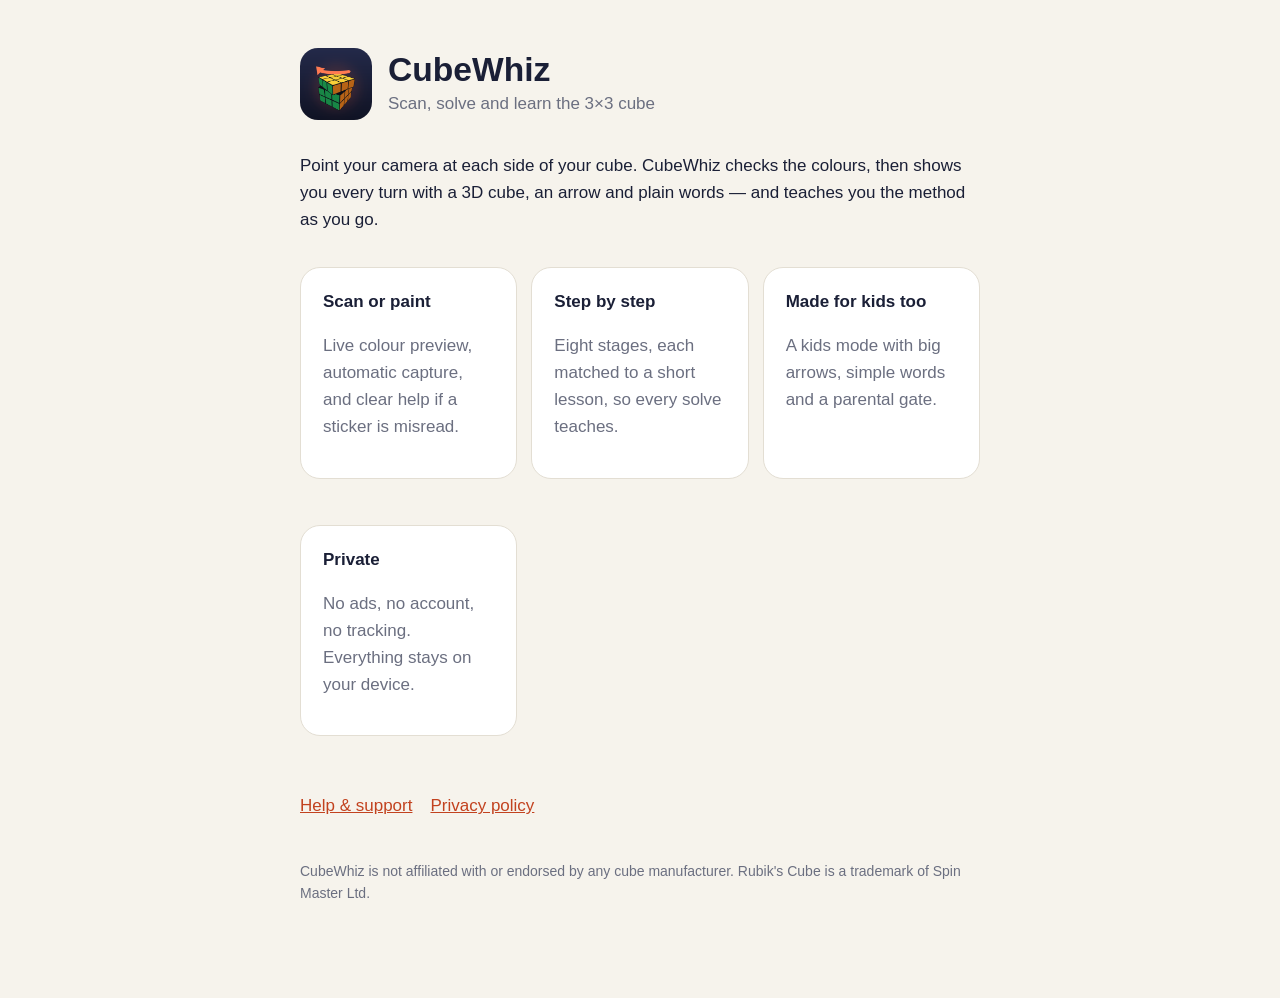
==== index.html @ 995e3389 "Add files via upload" ====
<!doctype html>
<html lang="en-GB">
<head>
<meta charset="utf-8"><meta name="viewport" content="width=device-width, initial-scale=1">
<title>CubeWhiz — scan, solve and learn the cube</title>
<meta name="description" content="CubeWhiz scans your puzzle cube, walks you through solving it one turn at a time, and teaches you to solve it on your own. No ads, no account.">
<link rel="stylesheet" href="style.css">
</head>
<body><main>
<header><img src="icon.png" alt="CubeWhiz icon"><div><h1>CubeWhiz</h1><div class="subtle">Scan, solve and learn the 3×3 cube</div></div></header>
<p>Point your camera at each side of your cube. CubeWhiz checks the colours, then shows you every turn with a 3D cube, an arrow and plain words — and teaches you the method as you go.</p>
<div class="grid">
  <div class="card"><strong>Scan or paint</strong><p class="subtle">Live colour preview, automatic capture, and clear help if a sticker is misread.</p></div>
  <div class="card"><strong>Step by step</strong><p class="subtle">Eight stages, each matched to a short lesson, so every solve teaches.</p></div>
  <div class="card"><strong>Made for kids too</strong><p class="subtle">A kids mode with big arrows, simple words and a parental gate.</p></div>
  <div class="card"><strong>Private</strong><p class="subtle">No ads, no account, no tracking. Everything stays on your device.</p></div>
</div>
<nav><a href="support.html">Help &amp; support</a><a href="privacy.html">Privacy policy</a></nav>
<p class="subtle" style="margin-top:40px;font-size:14px">CubeWhiz is not affiliated with or endorsed by any cube manufacturer. Rubik's Cube is a trademark of Spin Master Ltd.</p>
</main></body></html>
---- style.css ----
:root { --bg:#F6F3EC; --card:#fff; --ink:#1A1F36; --subtle:#6B6F80; --line:#E3DED3; --accent:#C2421F; }
@media (prefers-color-scheme: dark) { :root { --bg:#0E1016; --card:#191C25; --ink:#F3F1EB; --subtle:#9EA2B3; --line:#2B2F3D; --accent:#FF7A52; } }
* { box-sizing: border-box; }
body { margin:0; background:var(--bg); color:var(--ink); font:17px/1.6 -apple-system, BlinkMacSystemFont, "Segoe UI", Roboto, sans-serif; }
main { max-width: 720px; margin: 0 auto; padding: 48px 20px 80px; }
header { display:flex; align-items:center; gap:16px; margin-bottom:32px; }
header img { width:72px; height:72px; border-radius:18px; }
h1 { font-size: 2.1rem; margin:0; line-height:1.15; }
h2 { margin-top: 2em; font-size: 1.25rem; }
p, li { color: var(--ink); }
.subtle { color: var(--subtle); }
.card { background:var(--card); border:1px solid var(--line); border-radius:20px; padding:20px 22px; margin:16px 0; }
.grid { display:grid; grid-template-columns: repeat(auto-fit, minmax(200px,1fr)); gap:14px; }
a { color: var(--accent); }
nav { margin-top: 40px; display:flex; gap:18px; flex-wrap: wrap; }
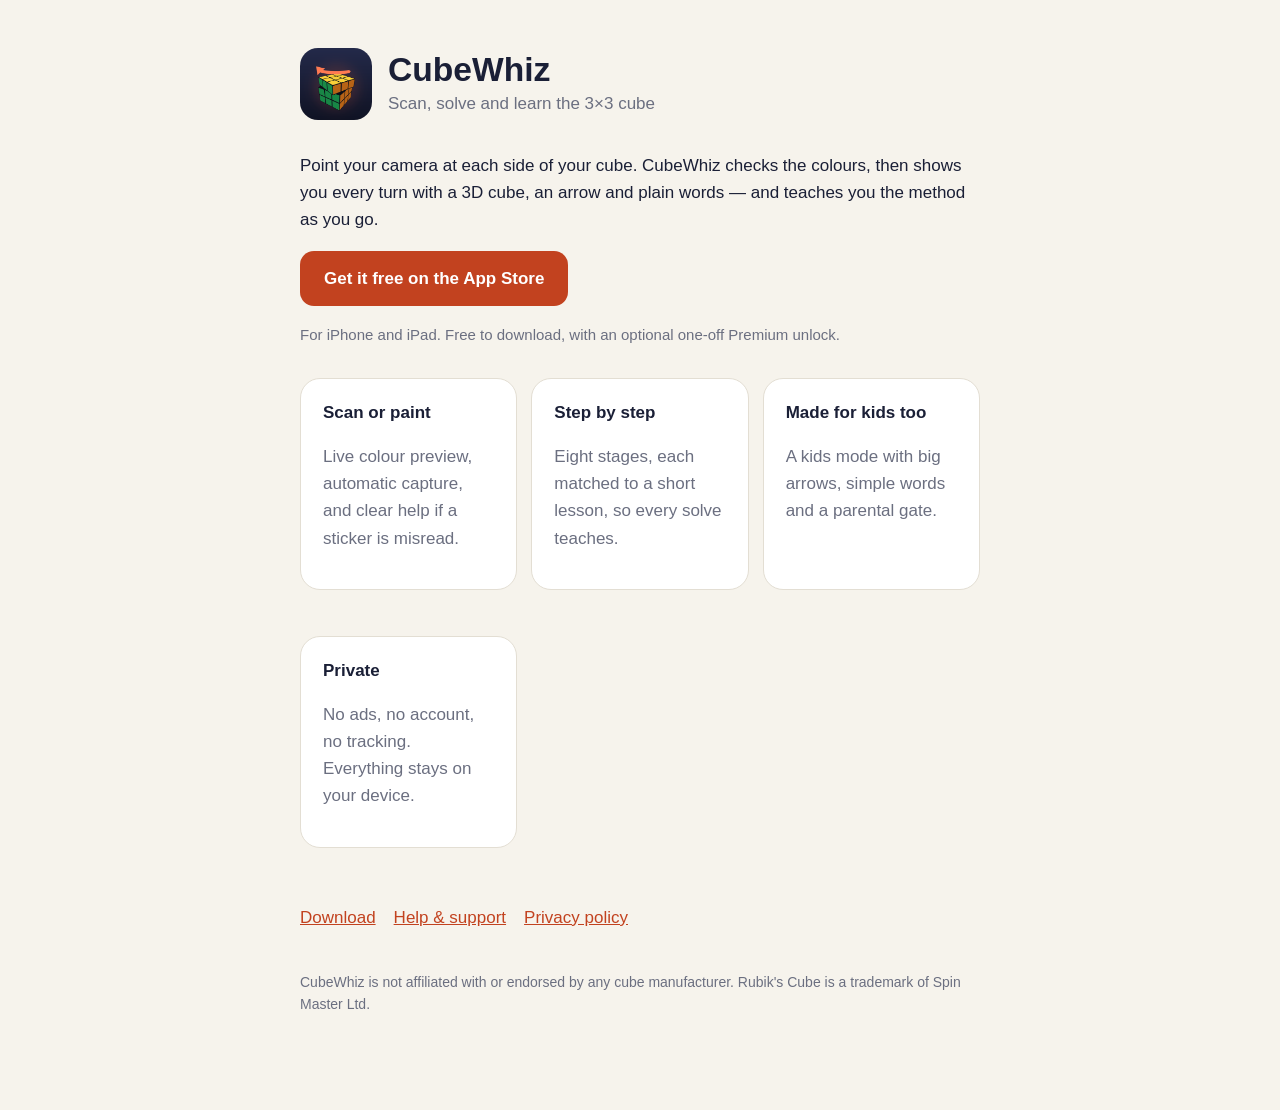
==== commit fb0025b7: "Add files via upload" ====
--- a/index.html
+++ b/index.html
@@ -4,17 +4,20 @@
 <meta charset="utf-8"><meta name="viewport" content="width=device-width, initial-scale=1">
 <title>CubeWhiz — scan, solve and learn the cube</title>
 <meta name="description" content="CubeWhiz scans your puzzle cube, walks you through solving it one turn at a time, and teaches you to solve it on your own. No ads, no account.">
+<meta name="apple-itunes-app" content="app-id=6826672157">
 <link rel="stylesheet" href="style.css">
 </head>
 <body><main>
 <header><img src="icon.png" alt="CubeWhiz icon"><div><h1>CubeWhiz</h1><div class="subtle">Scan, solve and learn the 3×3 cube</div></div></header>
 <p>Point your camera at each side of your cube. CubeWhiz checks the colours, then shows you every turn with a 3D cube, an arrow and plain words — and teaches you the method as you go.</p>
+<p><a class="button" id="download" href="https://apps.apple.com/app/cubewhiz-cube-solver-coach/id6826672157">Get it free on the App Store</a></p>
+<p class="subtle" style="font-size:15px">For iPhone and iPad. Free to download, with an optional one-off Premium unlock.</p>
 <div class="grid">
   <div class="card"><strong>Scan or paint</strong><p class="subtle">Live colour preview, automatic capture, and clear help if a sticker is misread.</p></div>
   <div class="card"><strong>Step by step</strong><p class="subtle">Eight stages, each matched to a short lesson, so every solve teaches.</p></div>
   <div class="card"><strong>Made for kids too</strong><p class="subtle">A kids mode with big arrows, simple words and a parental gate.</p></div>
   <div class="card"><strong>Private</strong><p class="subtle">No ads, no account, no tracking. Everything stays on your device.</p></div>
 </div>
-<nav><a href="support.html">Help &amp; support</a><a href="privacy.html">Privacy policy</a></nav>
+<nav><a href="https://apps.apple.com/app/cubewhiz-cube-solver-coach/id6826672157">Download</a><a href="support.html">Help &amp; support</a><a href="privacy.html">Privacy policy</a></nav>
 <p class="subtle" style="margin-top:40px;font-size:14px">CubeWhiz is not affiliated with or endorsed by any cube manufacturer. Rubik's Cube is a trademark of Spin Master Ltd.</p>
 </main></body></html>
--- a/style.css
+++ b/style.css
@@ -12,4 +12,7 @@
 .card { background:var(--card); border:1px solid var(--line); border-radius:20px; padding:20px 22px; margin:16px 0; }
 .grid { display:grid; grid-template-columns: repeat(auto-fit, minmax(200px,1fr)); gap:14px; }
 a { color: var(--accent); }
+.button { display:inline-block; background:var(--accent); color:#fff; text-decoration:none; font-weight:600; padding:14px 24px; border-radius:14px; }
+.button:hover { opacity:0.9; }
+@media (prefers-color-scheme: dark) { .button { color:#1A1F36; } }
 nav { margin-top: 40px; display:flex; gap:18px; flex-wrap: wrap; }
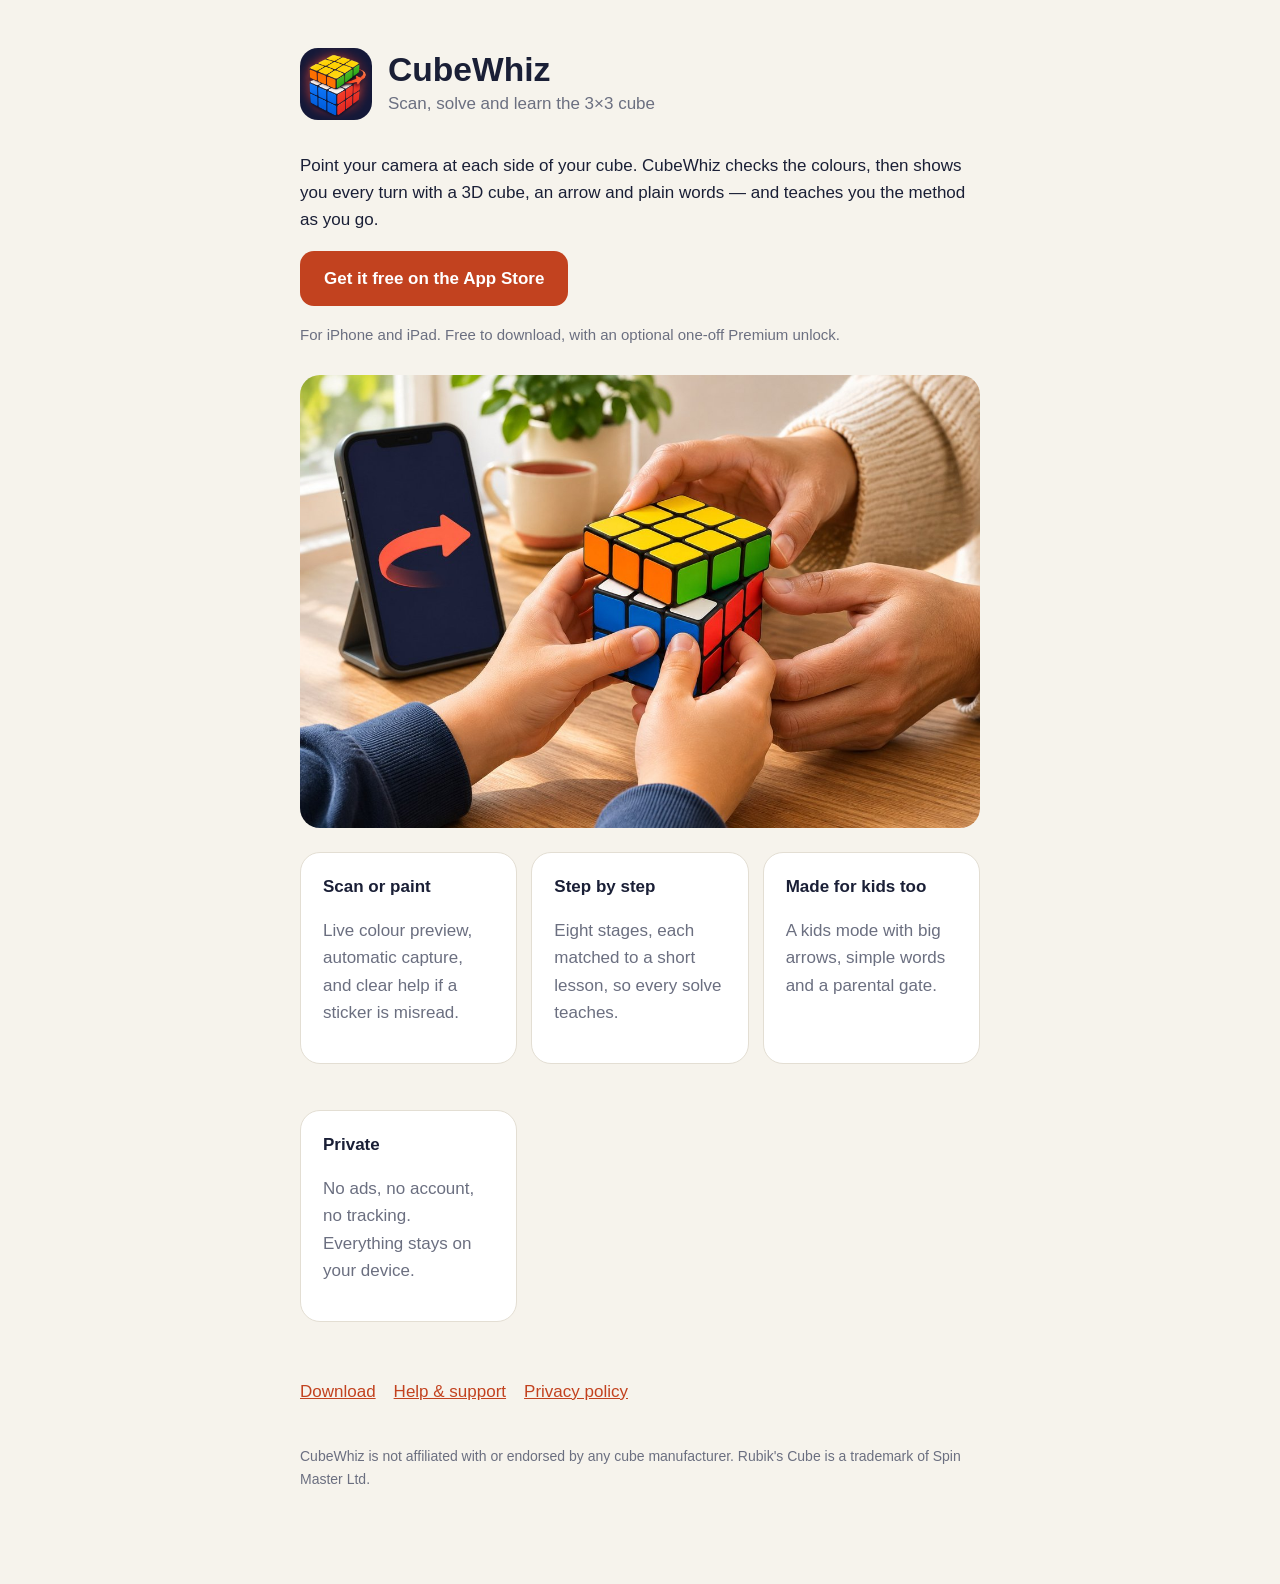
==== commit 2b51407d: "Add files via upload" ====
--- a/index.html
+++ b/index.html
@@ -12,6 +12,7 @@
 <p>Point your camera at each side of your cube. CubeWhiz checks the colours, then shows you every turn with a 3D cube, an arrow and plain words — and teaches you the method as you go.</p>
 <p><a class="button" id="download" href="https://apps.apple.com/app/cubewhiz-cube-solver-coach/id6826672157">Get it free on the App Store</a></p>
 <p class="subtle" style="font-size:15px">For iPhone and iPad. Free to download, with an optional one-off Premium unlock.</p>
+<img class="hero" src="hero.jpg" width="1200" height="800" alt="A child and a grown-up solving a puzzle cube together, with CubeWhiz showing the next turn on an iPhone">
 <div class="grid">
   <div class="card"><strong>Scan or paint</strong><p class="subtle">Live colour preview, automatic capture, and clear help if a sticker is misread.</p></div>
   <div class="card"><strong>Step by step</strong><p class="subtle">Eight stages, each matched to a short lesson, so every solve teaches.</p></div>
--- a/style.css
+++ b/style.css
@@ -16,3 +16,5 @@
 .button:hover { opacity:0.9; }
 @media (prefers-color-scheme: dark) { .button { color:#1A1F36; } }
 nav { margin-top: 40px; display:flex; gap:18px; flex-wrap: wrap; }
+
+.hero { display:block; width:100%; height:auto; border-radius:20px; margin:28px 0 8px; }
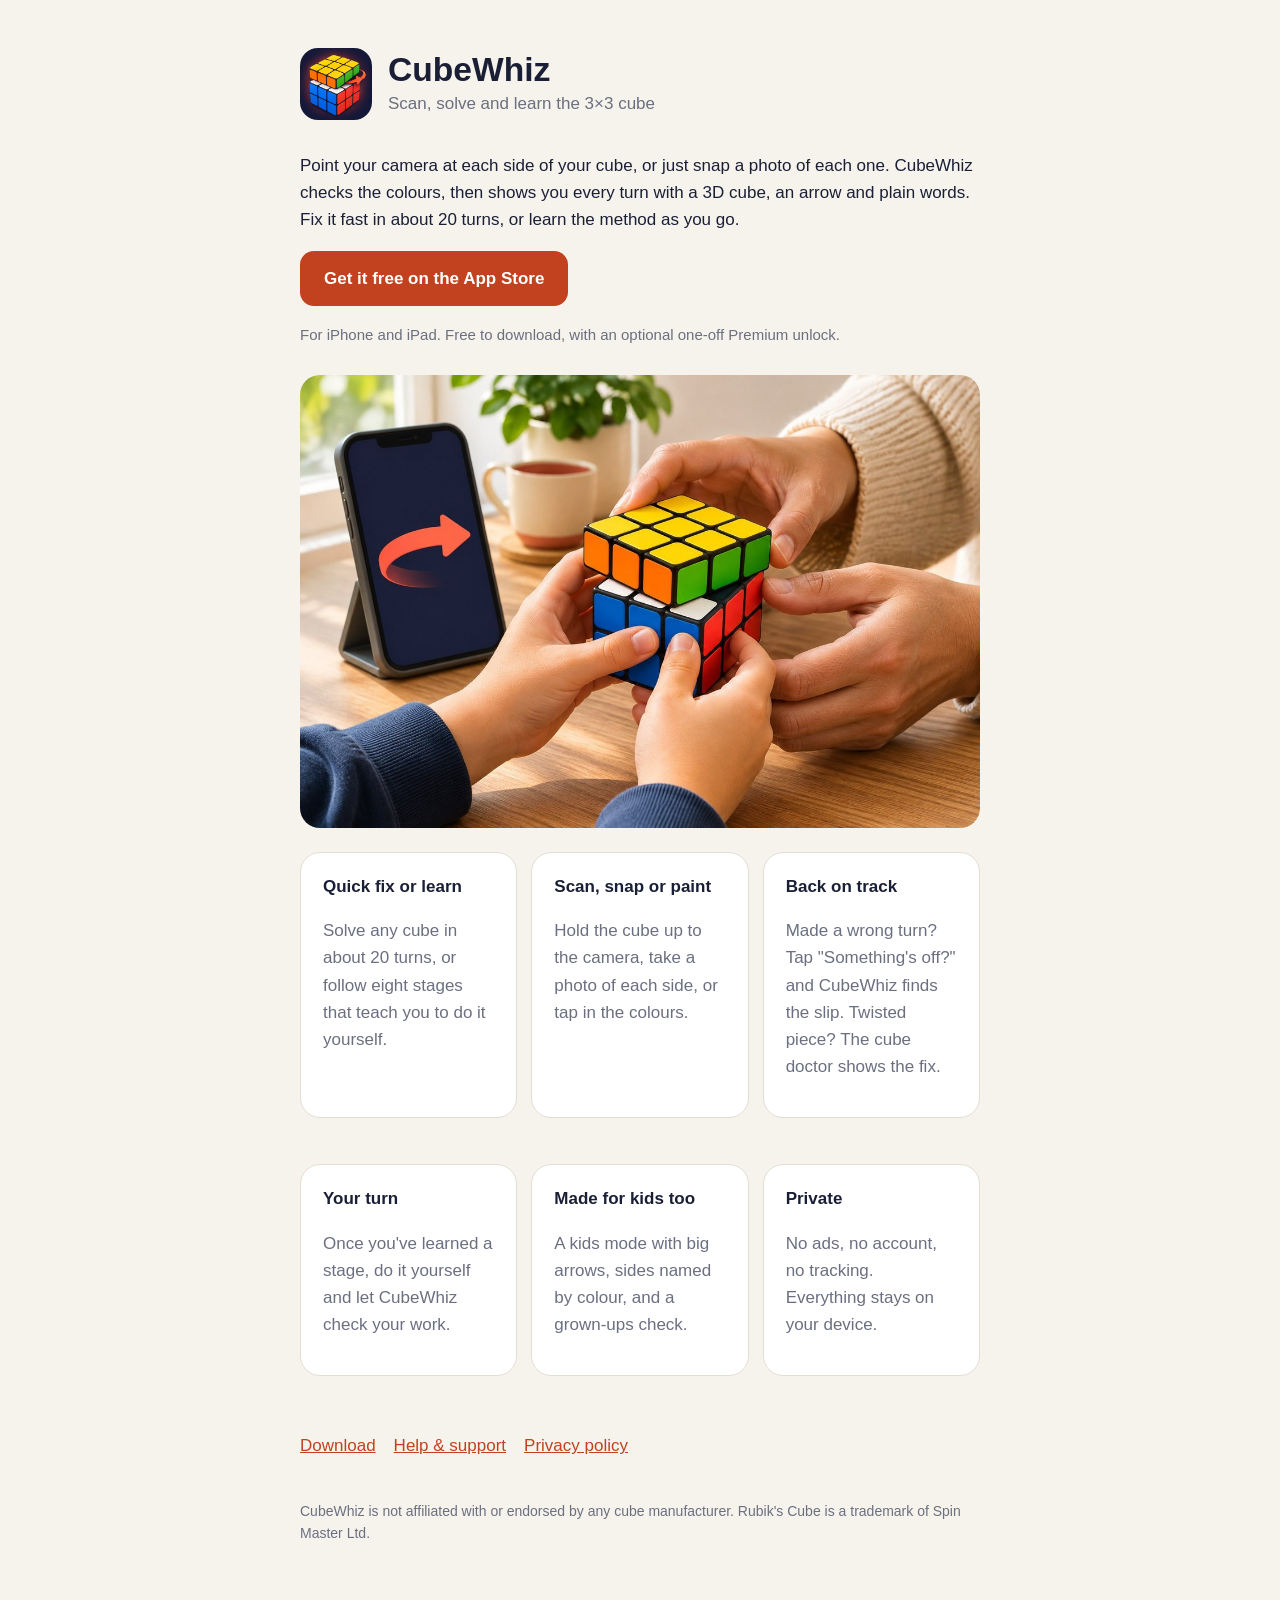
==== commit d367553c: "Add files via upload" ====
--- a/index.html
+++ b/index.html
@@ -3,20 +3,22 @@
 <head>
 <meta charset="utf-8"><meta name="viewport" content="width=device-width, initial-scale=1">
 <title>CubeWhiz — scan, solve and learn the cube</title>
-<meta name="description" content="CubeWhiz scans your puzzle cube, walks you through solving it one turn at a time, and teaches you to solve it on your own. No ads, no account.">
+<meta name="description" content="CubeWhiz scans your puzzle cube with the camera or photos, solves it in about 20 turns or teaches you the method step by step, and gets you back on track if you slip. No ads, no account.">
 <meta name="apple-itunes-app" content="app-id=6826672157">
 <link rel="stylesheet" href="style.css">
 </head>
 <body><main>
 <header><img src="icon.png" alt="CubeWhiz icon"><div><h1>CubeWhiz</h1><div class="subtle">Scan, solve and learn the 3×3 cube</div></div></header>
-<p>Point your camera at each side of your cube. CubeWhiz checks the colours, then shows you every turn with a 3D cube, an arrow and plain words — and teaches you the method as you go.</p>
+<p>Point your camera at each side of your cube, or just snap a photo of each one. CubeWhiz checks the colours, then shows you every turn with a 3D cube, an arrow and plain words. Fix it fast in about 20 turns, or learn the method as you go.</p>
 <p><a class="button" id="download" href="https://apps.apple.com/app/cubewhiz-cube-solver-coach/id6826672157">Get it free on the App Store</a></p>
 <p class="subtle" style="font-size:15px">For iPhone and iPad. Free to download, with an optional one-off Premium unlock.</p>
 <img class="hero" src="hero.jpg" width="1200" height="800" alt="A child and a grown-up solving a puzzle cube together, with CubeWhiz showing the next turn on an iPhone">
 <div class="grid">
-  <div class="card"><strong>Scan or paint</strong><p class="subtle">Live colour preview, automatic capture, and clear help if a sticker is misread.</p></div>
-  <div class="card"><strong>Step by step</strong><p class="subtle">Eight stages, each matched to a short lesson, so every solve teaches.</p></div>
-  <div class="card"><strong>Made for kids too</strong><p class="subtle">A kids mode with big arrows, simple words and a parental gate.</p></div>
+  <div class="card"><strong>Quick fix or learn</strong><p class="subtle">Solve any cube in about 20 turns, or follow eight stages that teach you to do it yourself.</p></div>
+  <div class="card"><strong>Scan, snap or paint</strong><p class="subtle">Hold the cube up to the camera, take a photo of each side, or tap in the colours.</p></div>
+  <div class="card"><strong>Back on track</strong><p class="subtle">Made a wrong turn? Tap "Something's off?" and CubeWhiz finds the slip. Twisted piece? The cube doctor shows the fix.</p></div>
+  <div class="card"><strong>Your turn</strong><p class="subtle">Once you've learned a stage, do it yourself and let CubeWhiz check your work.</p></div>
+  <div class="card"><strong>Made for kids too</strong><p class="subtle">A kids mode with big arrows, sides named by colour, and a grown-ups check.</p></div>
   <div class="card"><strong>Private</strong><p class="subtle">No ads, no account, no tracking. Everything stays on your device.</p></div>
 </div>
 <nav><a href="https://apps.apple.com/app/cubewhiz-cube-solver-coach/id6826672157">Download</a><a href="support.html">Help &amp; support</a><a href="privacy.html">Privacy policy</a></nav>
